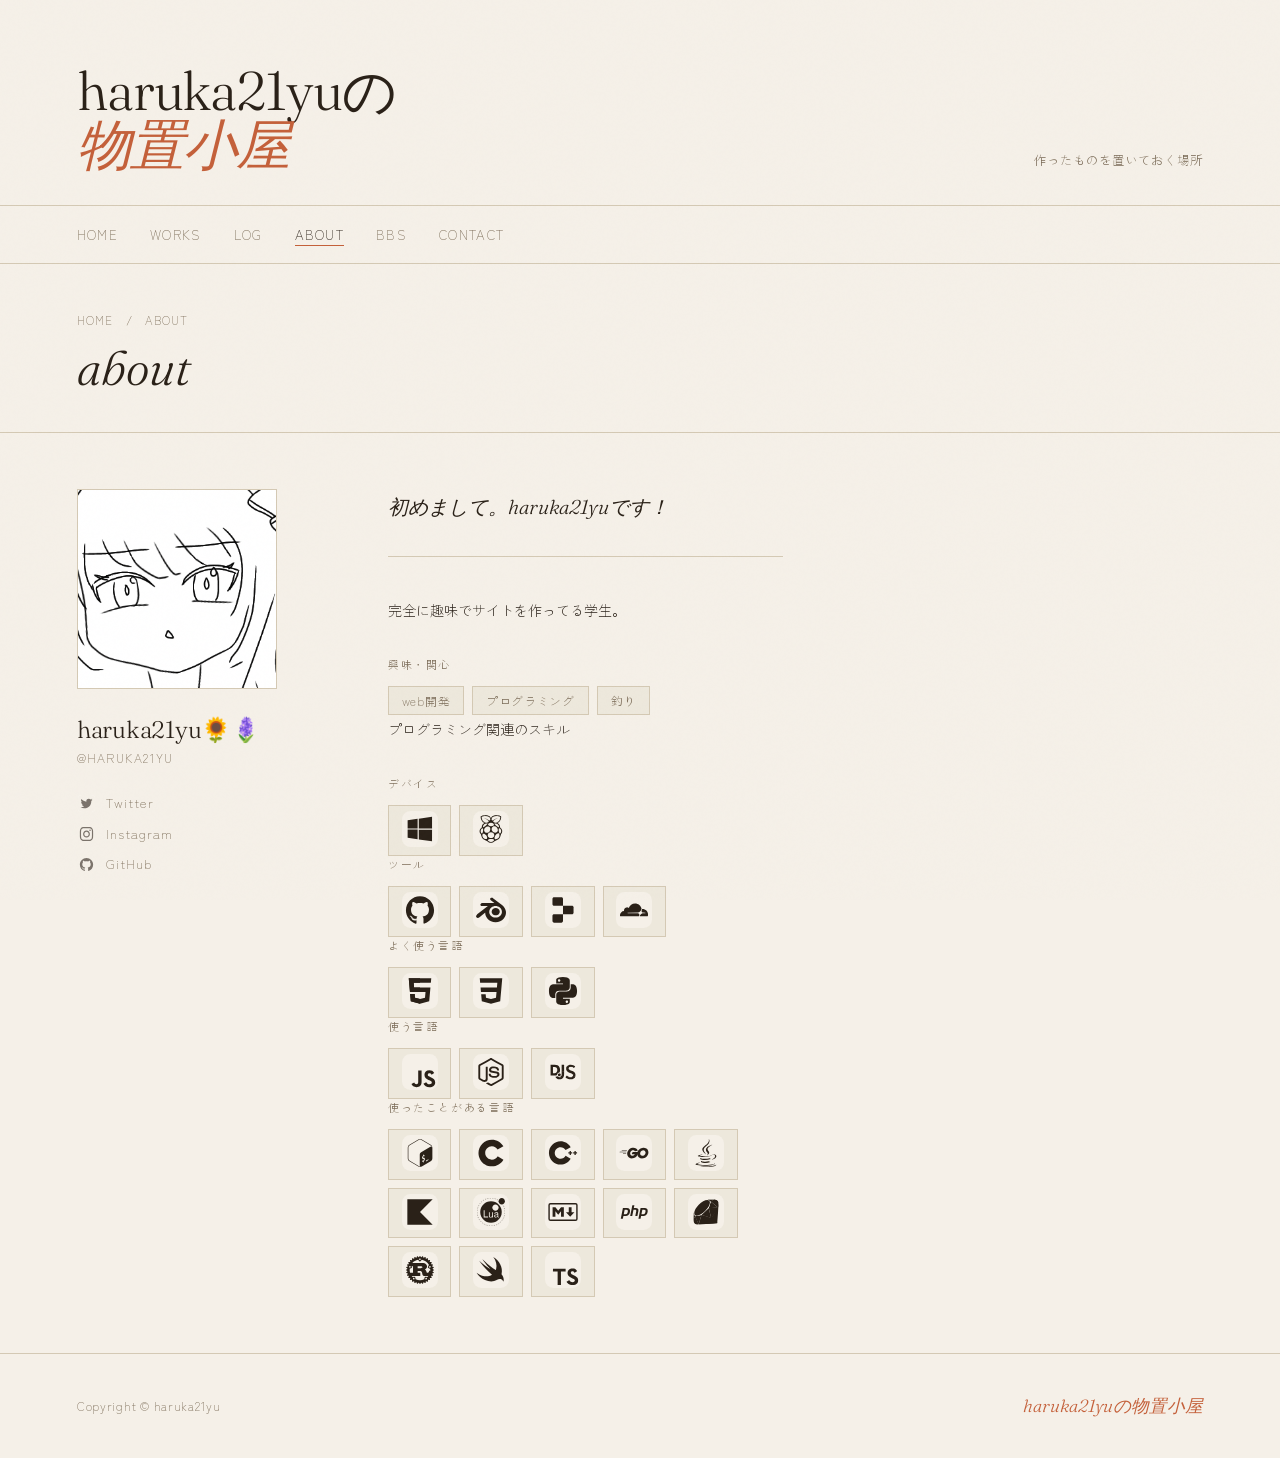
==== about/index.html @ daaedc85 "Update index.html" ====
<!DOCTYPE html>
<html lang="ja">
<head>
  <meta charset="UTF-8">
  <meta name="viewport" content="width=device-width, initial-scale=1.0">
  <meta name="robots" content="index, follow">
  <meta name="description" content="作ったものを置いておく場所">
  <meta property="og:title" content="haruka21yuの物置小屋">
  <meta property="og:type" content="website">
  <meta property="og:site_name" content="haruka21yuの物置小屋">
  <meta property="og:locale" content="ja_JP">
  <meta property="og:image" content="https://haruka21yu.github.io/assets/img/haruka21yu-s_storage-shed.png">
  <meta property="og:image:width" content="1200">
  <meta property="og:image:height" content="630">
  <title>about - haruka21yuの物置小屋</title>
  <link rel="preconnect" href="https://fonts.googleapis.com">
  <link href="https://fonts.googleapis.com/css2?family=Fraunces:ital,wght@0,300;0,400;1,300;1,400&family=Zen+Kaku+Gothic+New:wght@300;400&display=swap" rel="stylesheet">
  <link rel="stylesheet" href="https://haruka21yu.github.io/assets/style.css">
  <link rel="icon" type="image/png" href="https://haruka21yu.github.io/assets/img/haruka21yu.png">
</head>
<body>
  <header>
    <div>
      <a href="https://haruka21yu.github.io/" class="site-title">haruka21yuの<br><em>物置小屋</em></a>
    </div>
    <p class="site-sub">作ったものを置いておく場所</p>
  </header>
  <nav>
    <a href="https://haruka21yu.github.io/">home</a>
    <a href="https://haruka21yu.github.io/works/">works</a>
    <a href="https://haruka21yu.github.io/log/">log</a>
    <a href="https://haruka21yu.github.io/about/" class="active">about</a>
    <a href="https://haruka21yu.github.io/bbs/">bbs</a>
    <a href="https://haruka21yu.github.io/contact/">contact</a>
  </nav>
  <div class="page-header">
    <p class="breadcrumb">
      <a href="https://haruka21yu.github.io/">home</a>
      <span>/</span>
      about
    </p>
    <h1>about</h1>
  </div>
  <div class="about-wrap">
    <div class="profile-block">
      <div class="avatar">
        <img src="https://haruka21yu.github.io/assets/img/haruka21yu.png" alt="haruka21yu" onerror="this.style.display='none'; this.nextElementSibling.style.display='flex'">
        <span class="avatar-placeholder" style="display:none">haruka21yu</span>
      </div>
      <p class="profile-name">haruka21yu🌻🪻</p>
      <p class="profile-handle">@haruka21yu</p>
      <div class="links">
        <a href="https://x.com/haruka21yu" target="_blank" rel="noopener">
          <span class="link-icon"><img src="https://haruka21yu.github.io/assets/img/svg_icon/twitter.svg" alt="link-icon" onerror="this.outerHTML='↗';" class="link-icon-svg"></span>Twitter
        </a>
        <a href="https://www.instagram.com/haruka21yu/" target="_blank" rel="noopener">
          <span class="link-icon"><img src="https://haruka21yu.github.io/assets/img/svg_icon/instagram.svg" alt="link-icon" onerror="this.outerHTML='↗';" class="link-icon-svg"></span>Instagram
        </a>
        <a href="https://github.com/haruka21yu" target="_blank" rel="noopener">
          <span class="link-icon"><img src="https://haruka21yu.github.io/assets/img/svg_icon/github.svg" alt="link-icon" onerror="this.outerHTML='↗';" class="link-icon-svg"></span>GitHub
        </a>
        <!-- アイコンが無いときは&#x2197;
        <a href="https://example.com/" target="_blank" rel="noopener">
          <span class="link-icon">&#x2197;</span>Example
        </a>
        -->
      </div>
    </div>
    <div class="about-text">
      <p class="intro">
        初めまして。haruka21yuです！
      </p>
      <div class="body-text">
        <p>完全に趣味でサイトを作ってる学生。</p>
      </div>
      <p class="interests-label">興味・関心</p>
      <div class="tags">
        <span class="tag">web開発</span>
        <span class="tag">プログラミング</span>
        <span class="tag">釣り</span>
      </div>
      <div class="body-text">
        <p>プログラミング関連のスキル</p>
      </div>
      <p class="skills-label">デバイス</p>
      <div class="tags">
        <span class="tag"><img src="https://haruka21yu.github.io/assets/img/svg_icon/windows.svg" alt="skills-icon" onerror="this.outerHTML='↗';" class="tagimg"></span>
        <span class="tag"><img src="https://haruka21yu.github.io/assets/img/svg_icon/raspberrypi.svg" alt="skills-icon" onerror="this.outerHTML='↗';" class="tagimg"></span>
      </div>
      <p class="skills-label">ツール</p>
      <div class="tags">
        <span class="tag"><img src="https://haruka21yu.github.io/assets/img/svg_icon/github.svg" alt="skills-icon" onerror="this.outerHTML='↗';" class="tagimg"></span>
        <span class="tag"><img src="https://haruka21yu.github.io/assets/img/svg_icon/blender.svg" alt="skills-icon" onerror="this.outerHTML='↗';" class="tagimg"></span>
        <span class="tag"><img src="https://haruka21yu.github.io/assets/img/svg_icon/replit.svg" alt="skills-icon" onerror="this.outerHTML='↗';" class="tagimg"></span>
        <span class="tag"><img src="https://haruka21yu.github.io/assets/img/svg_icon/cloudflare.svg" alt="skills-icon" onerror="this.outerHTML='↗';" class="tagimg"></span>
      </div>
      <p class="skills-label">よく使う言語</p>
      <div class="tags">
        <span class="tag"><img src="https://haruka21yu.github.io/assets/img/svg_icon/html.svg" alt="skills-icon" onerror="this.outerHTML='↗';" class="tagimg"></span>
        <span class="tag"><img src="https://haruka21yu.github.io/assets/img/svg_icon/css.svg" alt="skills-icon" onerror="this.outerHTML='↗';" class="tagimg"></span>
        <span class="tag"><img src="https://haruka21yu.github.io/assets/img/svg_icon/py.svg" alt="skills-icon" onerror="this.outerHTML='↗';" class="tagimg"></span>
      </div>
      <p class="skills-label">使う言語</p>
      <div class="tags">
        <span class="tag"><img src="https://haruka21yu.github.io/assets/img/svg_icon/js.svg" alt="skills-icon" onerror="this.outerHTML='↗';" class="tagimg"></span>
        <span class="tag"><img src="https://haruka21yu.github.io/assets/img/svg_icon/nodejs.svg" alt="skills-icon" onerror="this.outerHTML='↗';" class="tagimg"></span>
        <span class="tag"><img src="https://haruka21yu.github.io/assets/img/svg_icon/discordjs.svg" alt="skills-icon" onerror="this.outerHTML='↗';" class="tagimg"></span>
      </div>
      <p class="skills-label">使ったことがある言語</p>
      <div class="tags">
        <span class="tag"><img src="https://haruka21yu.github.io/assets/img/svg_icon/bash.svg" alt="skills-icon" onerror="this.outerHTML='↗';" class="tagimg"></span>
        <span class="tag"><img src="https://haruka21yu.github.io/assets/img/svg_icon/c.svg" alt="skills-icon" onerror="this.outerHTML='↗';" class="tagimg"></span>
        <span class="tag"><img src="https://haruka21yu.github.io/assets/img/svg_icon/cpp.svg" alt="skills-icon" onerror="this.outerHTML='↗';" class="tagimg"></span>
        <span class="tag"><img src="https://haruka21yu.github.io/assets/img/svg_icon/go.svg" alt="skills-icon" onerror="this.outerHTML='↗';" class="tagimg"></span>
        <span class="tag"><img src="https://haruka21yu.github.io/assets/img/svg_icon/java.svg" alt="skills-icon" onerror="this.outerHTML='↗';" class="tagimg"></span>
        <span class="tag"><img src="https://haruka21yu.github.io/assets/img/svg_icon/kotlin.svg" alt="skills-icon" onerror="this.outerHTML='↗';" class="tagimg"></span>
        <span class="tag"><img src="https://haruka21yu.github.io/assets/img/svg_icon/lua.svg" alt="skills-icon" onerror="this.outerHTML='↗';" class="tagimg"></span>
        <span class="tag"><img src="https://haruka21yu.github.io/assets/img/svg_icon/md.svg" alt="skills-icon" onerror="this.outerHTML='↗';" class="tagimg"></span>
        <span class="tag"><img src="https://haruka21yu.github.io/assets/img/svg_icon/php.svg" alt="skills-icon" onerror="this.outerHTML='↗';" class="tagimg"></span>
        <span class="tag"><img src="https://haruka21yu.github.io/assets/img/svg_icon/ruby.svg" alt="skills-icon" onerror="this.outerHTML='↗';" class="tagimg"></span>
        <span class="tag"><img src="https://haruka21yu.github.io/assets/img/svg_icon/rust.svg" alt="skills-icon" onerror="this.outerHTML='↗';" class="tagimg"></span>
        <span class="tag"><img src="https://haruka21yu.github.io/assets/img/svg_icon/swift.svg" alt="skills-icon" onerror="this.outerHTML='↗';" class="tagimg"></span>
        <span class="tag"><img src="https://haruka21yu.github.io/assets/img/svg_icon/ts.svg" alt="skills-icon" onerror="this.outerHTML='↗';" class="tagimg"></span>
      </div>
    </div>
  </div>
  <footer>
    <p>Copyright © haruka21yu</p>
    <span class="footer-mark">haruka21yuの物置小屋</span>
  </footer>
</body>
</html>
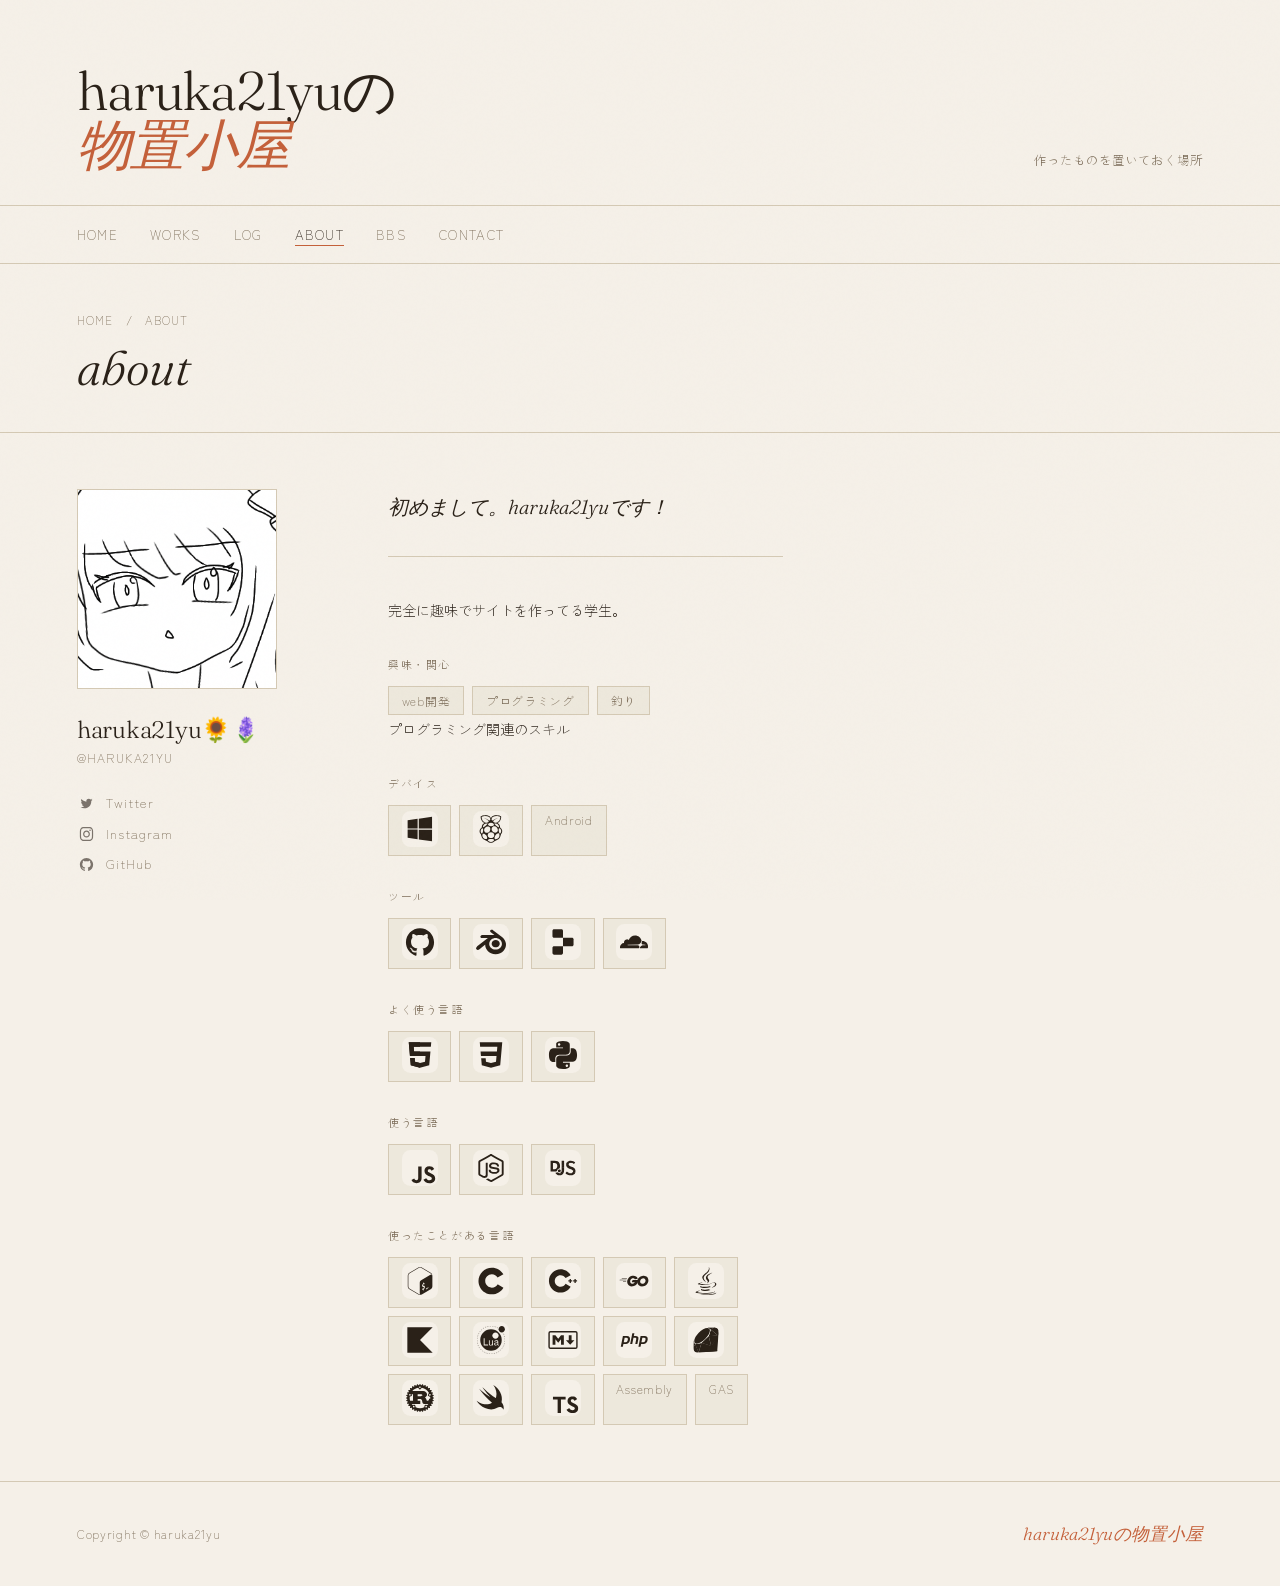
==== commit 820a9cbb: "Update index.html" ====
--- a/about/index.html
+++ b/about/index.html
@@ -84,43 +84,50 @@
       </div>
       <p class="skills-label">デバイス</p>
       <div class="tags">
-        <span class="tag"><img src="https://haruka21yu.github.io/assets/img/svg_icon/windows.svg" alt="skills-icon" onerror="this.outerHTML='↗';" class="tagimg"></span>
-        <span class="tag"><img src="https://haruka21yu.github.io/assets/img/svg_icon/raspberrypi.svg" alt="skills-icon" onerror="this.outerHTML='↗';" class="tagimg"></span>
+        <span class="tag"><img src="https://haruka21yu.github.io/assets/img/svg_icon/windows.svg" alt="skills-icon" onerror="this.style.display='none';" class="tagimg"></span>
+        <span class="tag"><img src="https://haruka21yu.github.io/assets/img/svg_icon/raspberrypi.svg" alt="skills-icon" onerror="this.style.display='none';" class="tagimg"></span>
+        <span class="tag">Android</span>
       </div>
+      <div class="spacer"></div>
       <p class="skills-label">ツール</p>
       <div class="tags">
-        <span class="tag"><img src="https://haruka21yu.github.io/assets/img/svg_icon/github.svg" alt="skills-icon" onerror="this.outerHTML='↗';" class="tagimg"></span>
-        <span class="tag"><img src="https://haruka21yu.github.io/assets/img/svg_icon/blender.svg" alt="skills-icon" onerror="this.outerHTML='↗';" class="tagimg"></span>
-        <span class="tag"><img src="https://haruka21yu.github.io/assets/img/svg_icon/replit.svg" alt="skills-icon" onerror="this.outerHTML='↗';" class="tagimg"></span>
-        <span class="tag"><img src="https://haruka21yu.github.io/assets/img/svg_icon/cloudflare.svg" alt="skills-icon" onerror="this.outerHTML='↗';" class="tagimg"></span>
+        <span class="tag"><img src="https://haruka21yu.github.io/assets/img/svg_icon/github.svg" alt="skills-icon" onerror="this.style.display='none';" class="tagimg"></span>
+        <span class="tag"><img src="https://haruka21yu.github.io/assets/img/svg_icon/blender.svg" alt="skills-icon" onerror="this.style.display='none';" class="tagimg"></span>
+        <span class="tag"><img src="https://haruka21yu.github.io/assets/img/svg_icon/replit.svg" alt="skills-icon" onerror="this.style.display='none';" class="tagimg"></span>
+        <span class="tag"><img src="https://haruka21yu.github.io/assets/img/svg_icon/cloudflare.svg" alt="skills-icon" onerror="this.style.display='none';" class="tagimg"></span>
       </div>
+      <div class="spacer"></div>
       <p class="skills-label">よく使う言語</p>
       <div class="tags">
-        <span class="tag"><img src="https://haruka21yu.github.io/assets/img/svg_icon/html.svg" alt="skills-icon" onerror="this.outerHTML='↗';" class="tagimg"></span>
-        <span class="tag"><img src="https://haruka21yu.github.io/assets/img/svg_icon/css.svg" alt="skills-icon" onerror="this.outerHTML='↗';" class="tagimg"></span>
-        <span class="tag"><img src="https://haruka21yu.github.io/assets/img/svg_icon/py.svg" alt="skills-icon" onerror="this.outerHTML='↗';" class="tagimg"></span>
+        <span class="tag"><img src="https://haruka21yu.github.io/assets/img/svg_icon/html.svg" alt="skills-icon" onerror="this.style.display='none';" class="tagimg"></span>
+        <span class="tag"><img src="https://haruka21yu.github.io/assets/img/svg_icon/css.svg" alt="skills-icon" onerror="this.style.display='none';" class="tagimg"></span>
+        <span class="tag"><img src="https://haruka21yu.github.io/assets/img/svg_icon/py.svg" alt="skills-icon" onerror="this.style.display='none';" class="tagimg"></span>
       </div>
+      <div class="spacer"></div>
       <p class="skills-label">使う言語</p>
       <div class="tags">
-        <span class="tag"><img src="https://haruka21yu.github.io/assets/img/svg_icon/js.svg" alt="skills-icon" onerror="this.outerHTML='↗';" class="tagimg"></span>
-        <span class="tag"><img src="https://haruka21yu.github.io/assets/img/svg_icon/nodejs.svg" alt="skills-icon" onerror="this.outerHTML='↗';" class="tagimg"></span>
-        <span class="tag"><img src="https://haruka21yu.github.io/assets/img/svg_icon/discordjs.svg" alt="skills-icon" onerror="this.outerHTML='↗';" class="tagimg"></span>
+        <span class="tag"><img src="https://haruka21yu.github.io/assets/img/svg_icon/js.svg" alt="skills-icon" onerror="this.style.display='none';" class="tagimg"></span>
+        <span class="tag"><img src="https://haruka21yu.github.io/assets/img/svg_icon/nodejs.svg" alt="skills-icon" onerror="this.style.display='none';" class="tagimg"></span>
+        <span class="tag"><img src="https://haruka21yu.github.io/assets/img/svg_icon/discordjs.svg" alt="skills-icon" onerror="this.style.display='none';" class="tagimg"></span>
       </div>
+      <div class="spacer"></div>
       <p class="skills-label">使ったことがある言語</p>
       <div class="tags">
-        <span class="tag"><img src="https://haruka21yu.github.io/assets/img/svg_icon/bash.svg" alt="skills-icon" onerror="this.outerHTML='↗';" class="tagimg"></span>
-        <span class="tag"><img src="https://haruka21yu.github.io/assets/img/svg_icon/c.svg" alt="skills-icon" onerror="this.outerHTML='↗';" class="tagimg"></span>
-        <span class="tag"><img src="https://haruka21yu.github.io/assets/img/svg_icon/cpp.svg" alt="skills-icon" onerror="this.outerHTML='↗';" class="tagimg"></span>
-        <span class="tag"><img src="https://haruka21yu.github.io/assets/img/svg_icon/go.svg" alt="skills-icon" onerror="this.outerHTML='↗';" class="tagimg"></span>
-        <span class="tag"><img src="https://haruka21yu.github.io/assets/img/svg_icon/java.svg" alt="skills-icon" onerror="this.outerHTML='↗';" class="tagimg"></span>
-        <span class="tag"><img src="https://haruka21yu.github.io/assets/img/svg_icon/kotlin.svg" alt="skills-icon" onerror="this.outerHTML='↗';" class="tagimg"></span>
-        <span class="tag"><img src="https://haruka21yu.github.io/assets/img/svg_icon/lua.svg" alt="skills-icon" onerror="this.outerHTML='↗';" class="tagimg"></span>
-        <span class="tag"><img src="https://haruka21yu.github.io/assets/img/svg_icon/md.svg" alt="skills-icon" onerror="this.outerHTML='↗';" class="tagimg"></span>
-        <span class="tag"><img src="https://haruka21yu.github.io/assets/img/svg_icon/php.svg" alt="skills-icon" onerror="this.outerHTML='↗';" class="tagimg"></span>
-        <span class="tag"><img src="https://haruka21yu.github.io/assets/img/svg_icon/ruby.svg" alt="skills-icon" onerror="this.outerHTML='↗';" class="tagimg"></span>
-        <span class="tag"><img src="https://haruka21yu.github.io/assets/img/svg_icon/rust.svg" alt="skills-icon" onerror="this.outerHTML='↗';" class="tagimg"></span>
-        <span class="tag"><img src="https://haruka21yu.github.io/assets/img/svg_icon/swift.svg" alt="skills-icon" onerror="this.outerHTML='↗';" class="tagimg"></span>
-        <span class="tag"><img src="https://haruka21yu.github.io/assets/img/svg_icon/ts.svg" alt="skills-icon" onerror="this.outerHTML='↗';" class="tagimg"></span>
+        <span class="tag"><img src="https://haruka21yu.github.io/assets/img/svg_icon/bash.svg" alt="skills-icon" onerror="this.style.display='none';" class="tagimg"></span>
+        <span class="tag"><img src="https://haruka21yu.github.io/assets/img/svg_icon/c.svg" alt="skills-icon" onerror="this.style.display='none';" class="tagimg"></span>
+        <span class="tag"><img src="https://haruka21yu.github.io/assets/img/svg_icon/cpp.svg" alt="skills-icon" onerror="this.style.display='none';" class="tagimg"></span>
+        <span class="tag"><img src="https://haruka21yu.github.io/assets/img/svg_icon/go.svg" alt="skills-icon" onerror="this.style.display='none';" class="tagimg"></span>
+        <span class="tag"><img src="https://haruka21yu.github.io/assets/img/svg_icon/java.svg" alt="skills-icon" onerror="this.style.display='none';" class="tagimg"></span>
+        <span class="tag"><img src="https://haruka21yu.github.io/assets/img/svg_icon/kotlin.svg" alt="skills-icon" onerror="this.style.display='none';" class="tagimg"></span>
+        <span class="tag"><img src="https://haruka21yu.github.io/assets/img/svg_icon/lua.svg" alt="skills-icon" onerror="this.style.display='none';" class="tagimg"></span>
+        <span class="tag"><img src="https://haruka21yu.github.io/assets/img/svg_icon/md.svg" alt="skills-icon" onerror="this.style.display='none';" class="tagimg"></span>
+        <span class="tag"><img src="https://haruka21yu.github.io/assets/img/svg_icon/php.svg" alt="skills-icon" onerror="this.style.display='none';" class="tagimg"></span>
+        <span class="tag"><img src="https://haruka21yu.github.io/assets/img/svg_icon/ruby.svg" alt="skills-icon" onerror="this.style.display='none';" class="tagimg"></span>
+        <span class="tag"><img src="https://haruka21yu.github.io/assets/img/svg_icon/rust.svg" alt="skills-icon" onerror="this.style.display='none';" class="tagimg"></span>
+        <span class="tag"><img src="https://haruka21yu.github.io/assets/img/svg_icon/swift.svg" alt="skills-icon" onerror="this.style.display='none';" class="tagimg"></span>
+        <span class="tag"><img src="https://haruka21yu.github.io/assets/img/svg_icon/ts.svg" alt="skills-icon" onerror="this.style.display='none';" class="tagimg"></span>
+        <span class="tag">Assembly</span>
+        <span class="tag">GAS</span>
       </div>
     </div>
   </div>
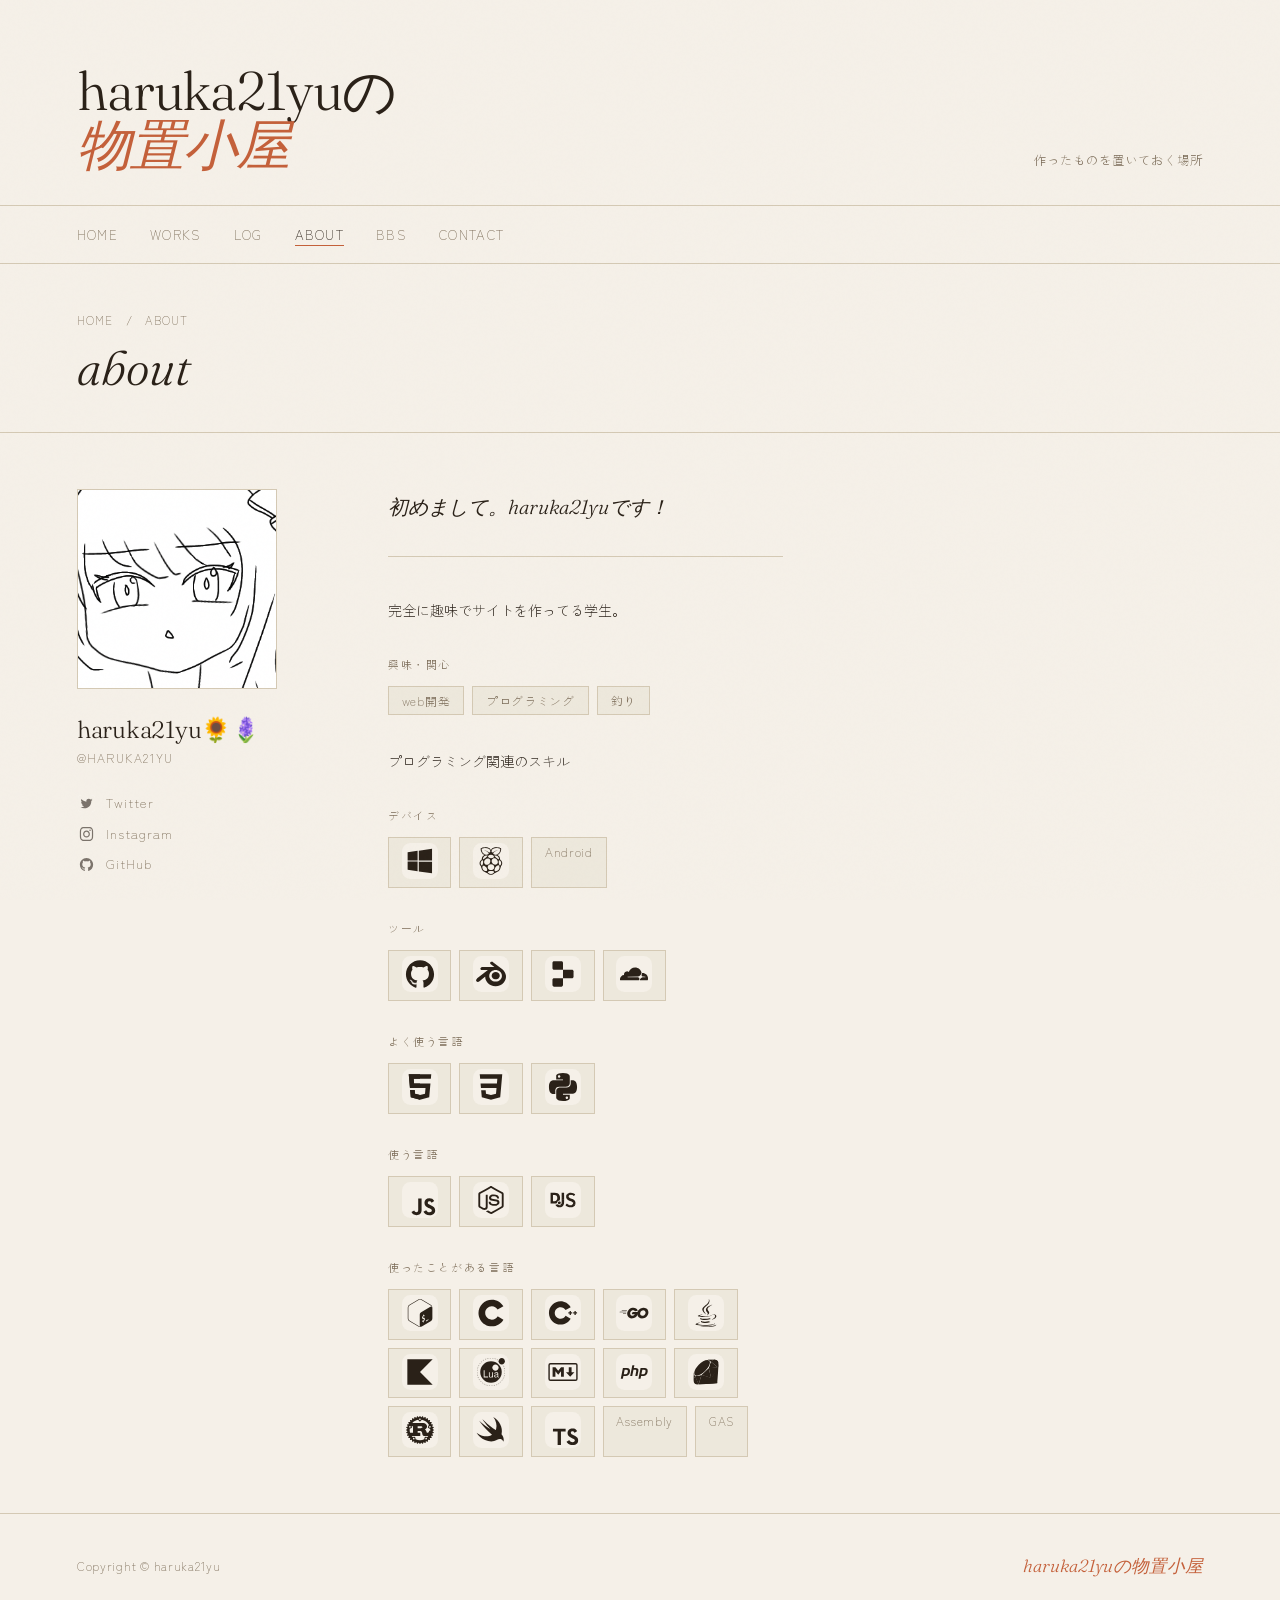
==== commit b7d5c4a5: "Update index.html" ====
--- a/about/index.html
+++ b/about/index.html
@@ -79,6 +79,7 @@
         <span class="tag">プログラミング</span>
         <span class="tag">釣り</span>
       </div>
+      <div class="spacer"></div>
       <div class="body-text">
         <p>プログラミング関連のスキル</p>
       </div>
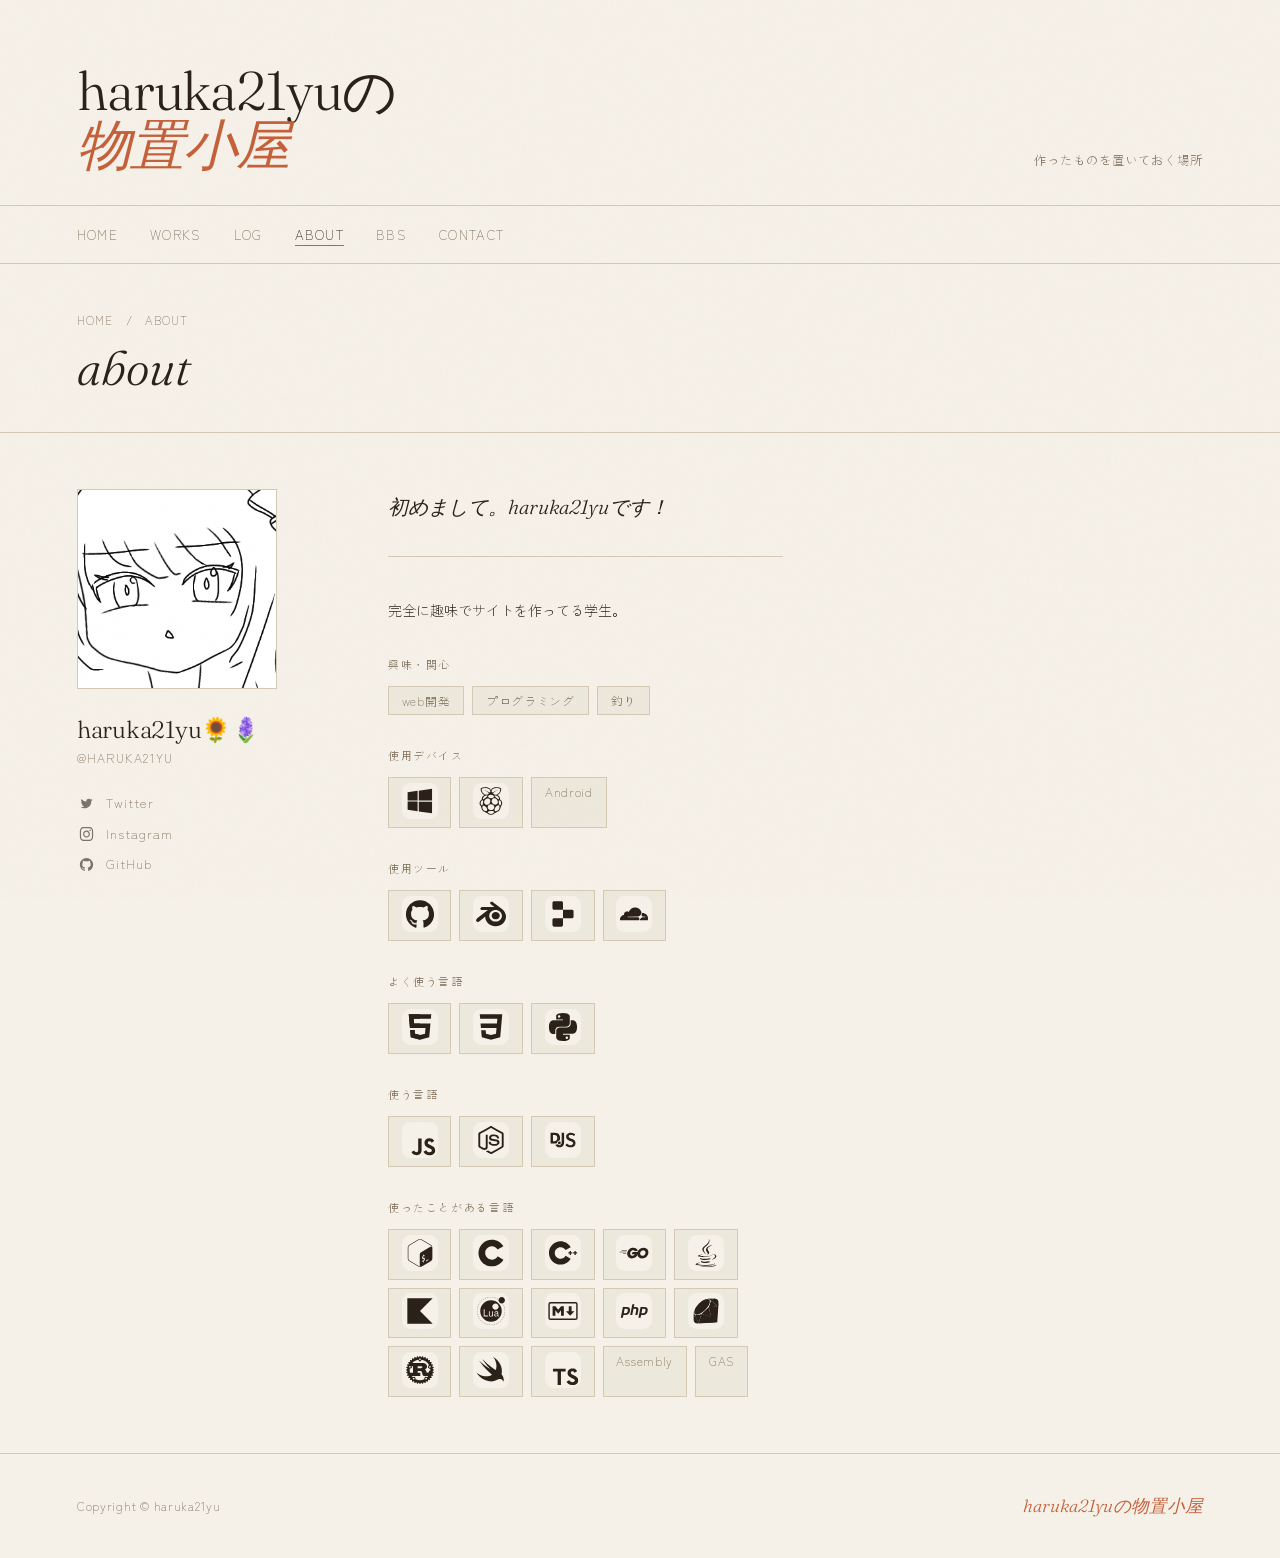
==== commit 34a100a9: "Update index.html" ====
--- a/about/index.html
+++ b/about/index.html
@@ -80,17 +80,14 @@
         <span class="tag">釣り</span>
       </div>
       <div class="spacer"></div>
-      <div class="body-text">
-        <p>プログラミング関連のスキル</p>
-      </div>
-      <p class="skills-label">デバイス</p>
+      <p class="skills-label">使用デバイス</p>
       <div class="tags">
         <span class="tag"><img src="https://haruka21yu.github.io/assets/img/svg_icon/windows.svg" alt="skills-icon" onerror="this.style.display='none';" class="tagimg"></span>
         <span class="tag"><img src="https://haruka21yu.github.io/assets/img/svg_icon/raspberrypi.svg" alt="skills-icon" onerror="this.style.display='none';" class="tagimg"></span>
         <span class="tag">Android</span>
       </div>
       <div class="spacer"></div>
-      <p class="skills-label">ツール</p>
+      <p class="skills-label">使用ツール</p>
       <div class="tags">
         <span class="tag"><img src="https://haruka21yu.github.io/assets/img/svg_icon/github.svg" alt="skills-icon" onerror="this.style.display='none';" class="tagimg"></span>
         <span class="tag"><img src="https://haruka21yu.github.io/assets/img/svg_icon/blender.svg" alt="skills-icon" onerror="this.style.display='none';" class="tagimg"></span>
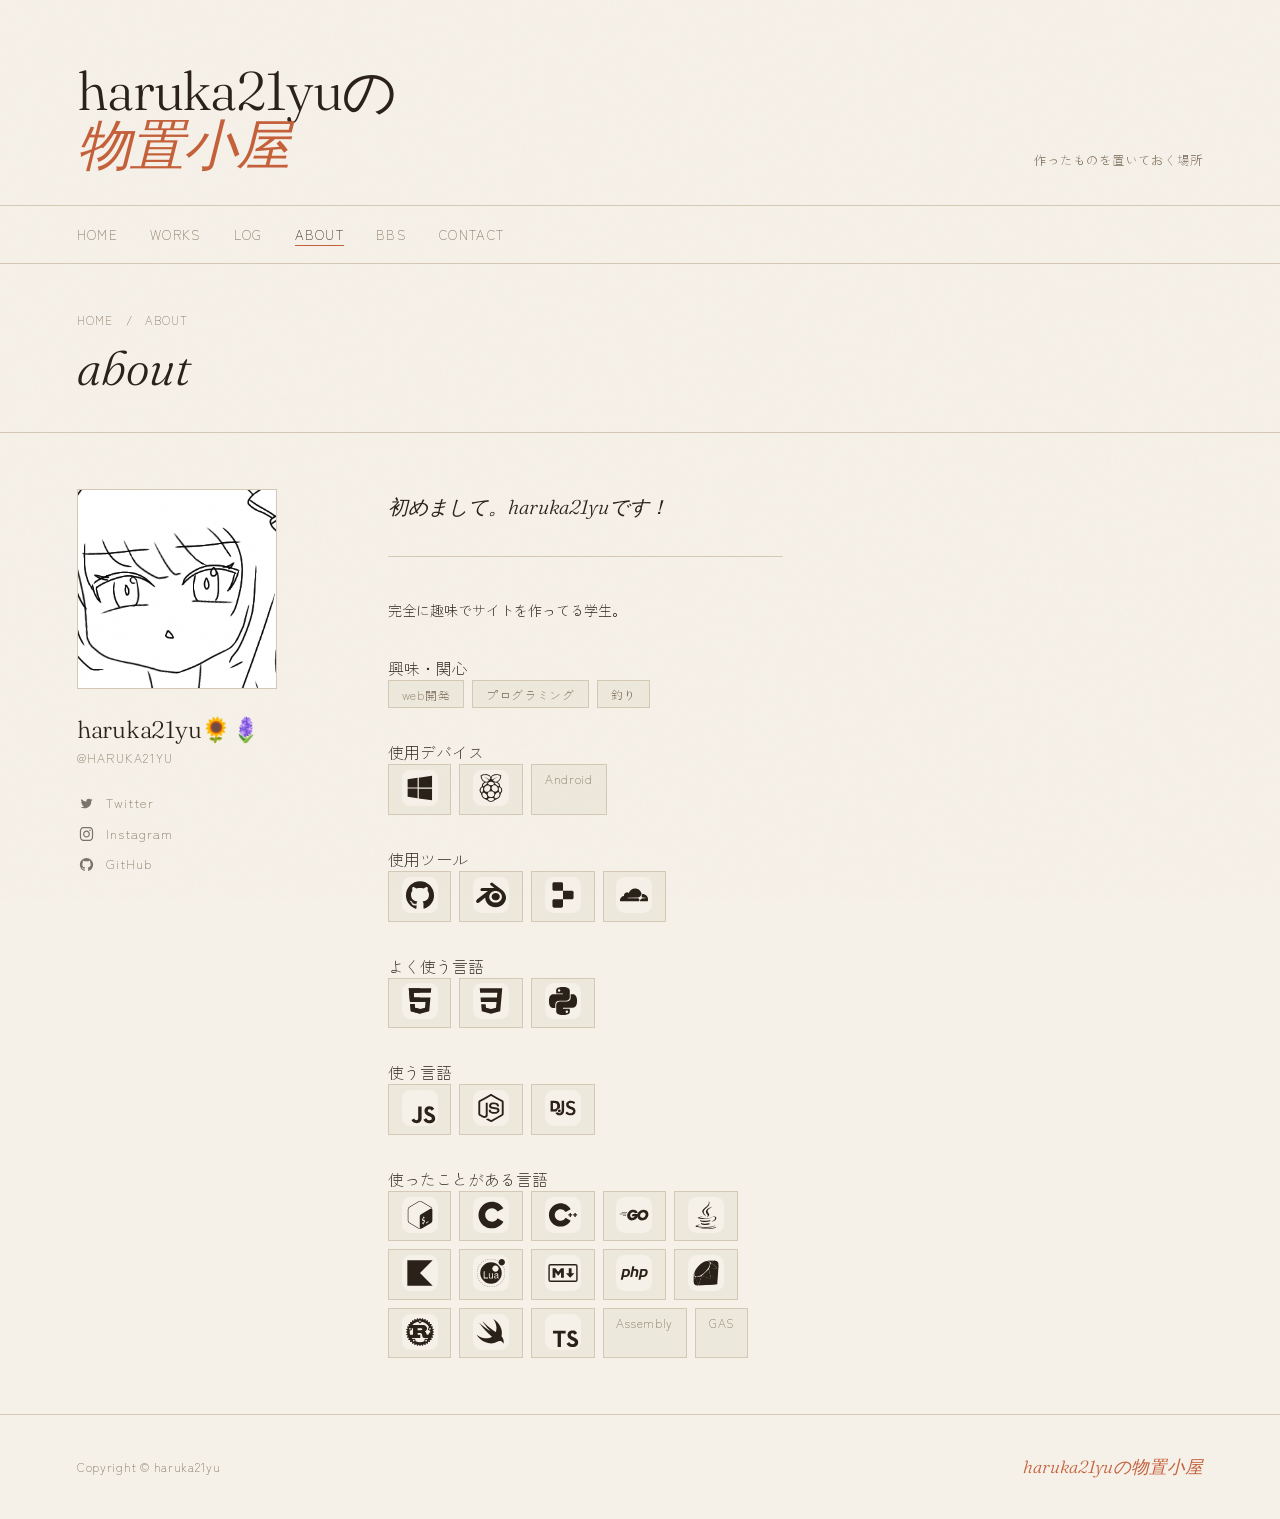
==== commit 02a5a211: "Update index.html" ====
--- a/about/index.html
+++ b/about/index.html
@@ -73,21 +73,21 @@
       <div class="body-text">
         <p>完全に趣味でサイトを作ってる学生。</p>
       </div>
-      <p class="interests-label">興味・関心</p>
+      <p class="about-label">興味・関心</p>
       <div class="tags">
         <span class="tag">web開発</span>
         <span class="tag">プログラミング</span>
         <span class="tag">釣り</span>
       </div>
       <div class="spacer"></div>
-      <p class="skills-label">使用デバイス</p>
+      <p class="about-label">使用デバイス</p>
       <div class="tags">
         <span class="tag"><img src="https://haruka21yu.github.io/assets/img/svg_icon/windows.svg" alt="skills-icon" onerror="this.style.display='none';" class="tagimg"></span>
         <span class="tag"><img src="https://haruka21yu.github.io/assets/img/svg_icon/raspberrypi.svg" alt="skills-icon" onerror="this.style.display='none';" class="tagimg"></span>
         <span class="tag">Android</span>
       </div>
       <div class="spacer"></div>
-      <p class="skills-label">使用ツール</p>
+      <p class="about-label">使用ツール</p>
       <div class="tags">
         <span class="tag"><img src="https://haruka21yu.github.io/assets/img/svg_icon/github.svg" alt="skills-icon" onerror="this.style.display='none';" class="tagimg"></span>
         <span class="tag"><img src="https://haruka21yu.github.io/assets/img/svg_icon/blender.svg" alt="skills-icon" onerror="this.style.display='none';" class="tagimg"></span>
@@ -95,21 +95,21 @@
         <span class="tag"><img src="https://haruka21yu.github.io/assets/img/svg_icon/cloudflare.svg" alt="skills-icon" onerror="this.style.display='none';" class="tagimg"></span>
       </div>
       <div class="spacer"></div>
-      <p class="skills-label">よく使う言語</p>
+      <p class="about-label">よく使う言語</p>
       <div class="tags">
         <span class="tag"><img src="https://haruka21yu.github.io/assets/img/svg_icon/html.svg" alt="skills-icon" onerror="this.style.display='none';" class="tagimg"></span>
         <span class="tag"><img src="https://haruka21yu.github.io/assets/img/svg_icon/css.svg" alt="skills-icon" onerror="this.style.display='none';" class="tagimg"></span>
         <span class="tag"><img src="https://haruka21yu.github.io/assets/img/svg_icon/py.svg" alt="skills-icon" onerror="this.style.display='none';" class="tagimg"></span>
       </div>
       <div class="spacer"></div>
-      <p class="skills-label">使う言語</p>
+      <p class="about-label">使う言語</p>
       <div class="tags">
         <span class="tag"><img src="https://haruka21yu.github.io/assets/img/svg_icon/js.svg" alt="skills-icon" onerror="this.style.display='none';" class="tagimg"></span>
         <span class="tag"><img src="https://haruka21yu.github.io/assets/img/svg_icon/nodejs.svg" alt="skills-icon" onerror="this.style.display='none';" class="tagimg"></span>
         <span class="tag"><img src="https://haruka21yu.github.io/assets/img/svg_icon/discordjs.svg" alt="skills-icon" onerror="this.style.display='none';" class="tagimg"></span>
       </div>
       <div class="spacer"></div>
-      <p class="skills-label">使ったことがある言語</p>
+      <p class="about-label">使ったことがある言語</p>
       <div class="tags">
         <span class="tag"><img src="https://haruka21yu.github.io/assets/img/svg_icon/bash.svg" alt="skills-icon" onerror="this.style.display='none';" class="tagimg"></span>
         <span class="tag"><img src="https://haruka21yu.github.io/assets/img/svg_icon/c.svg" alt="skills-icon" onerror="this.style.display='none';" class="tagimg"></span>
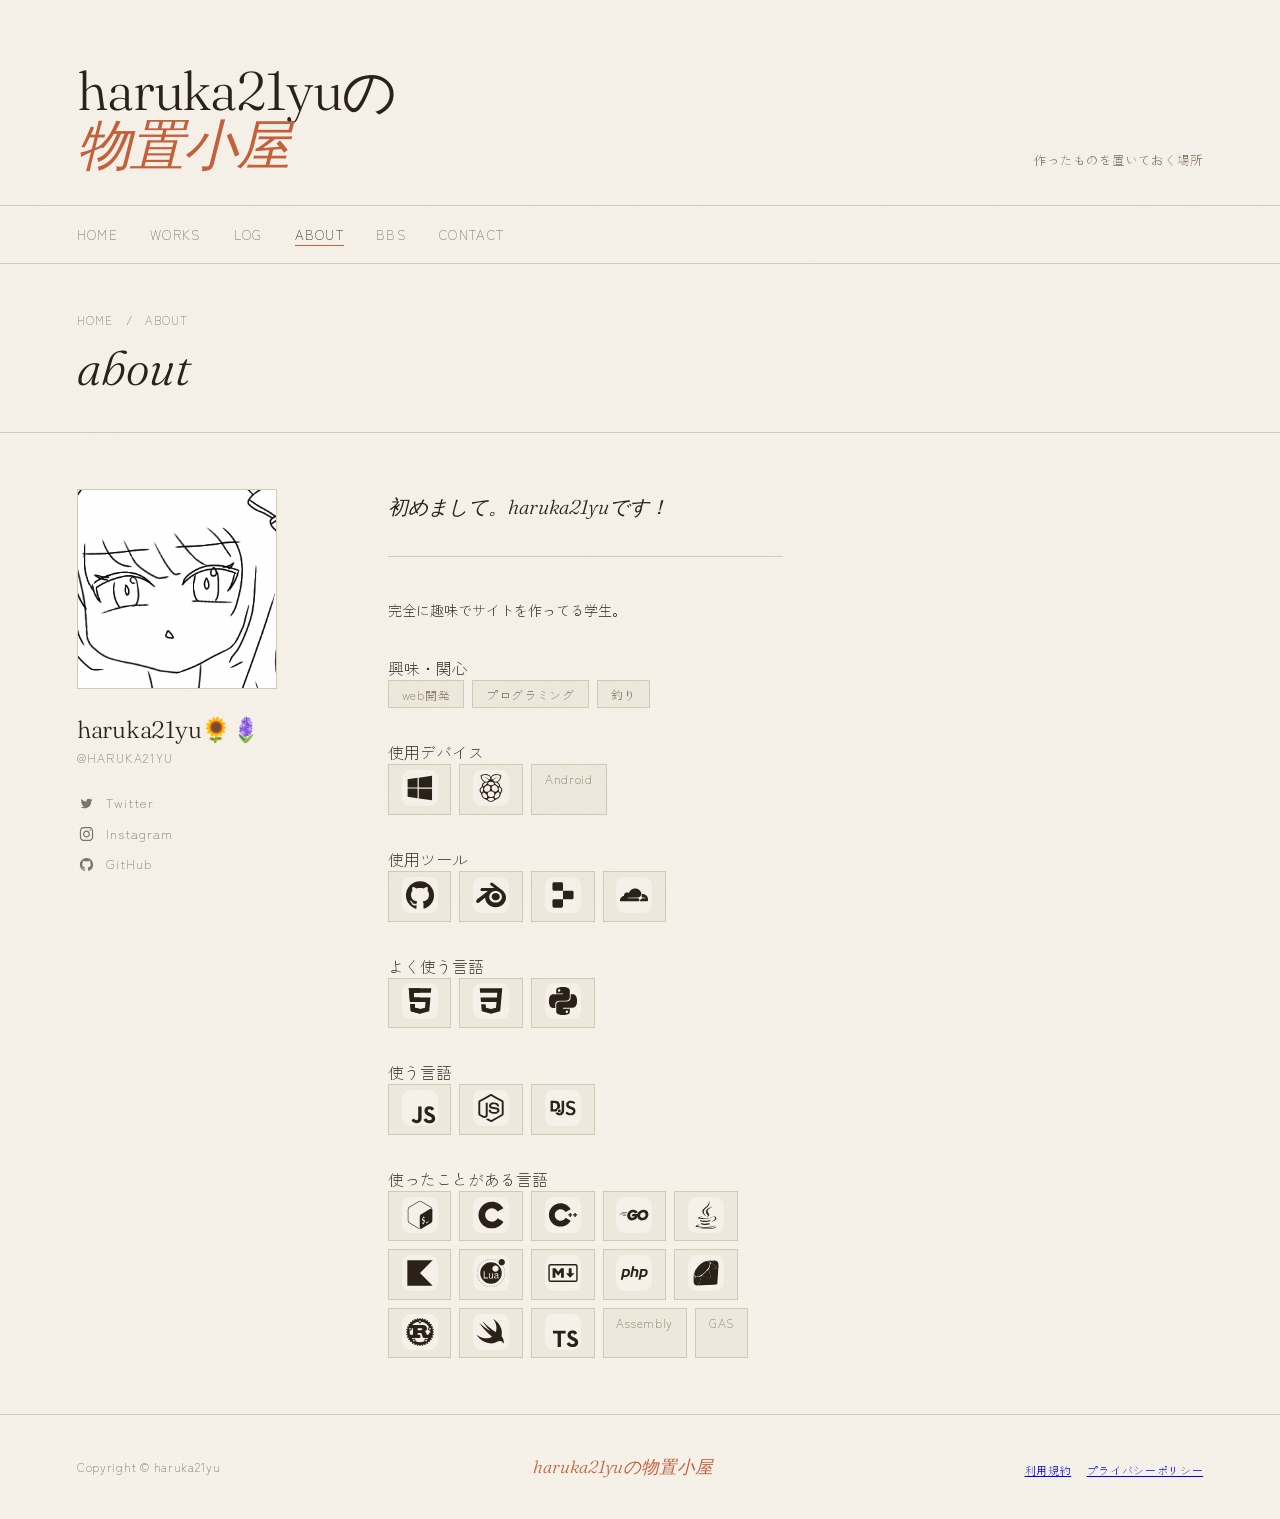
==== commit 84129d5c: "Update index.html" ====
--- a/about/index.html
+++ b/about/index.html
@@ -17,6 +17,12 @@
   <link href="https://fonts.googleapis.com/css2?family=Fraunces:ital,wght@0,300;0,400;1,300;1,400&family=Zen+Kaku+Gothic+New:wght@300;400&display=swap" rel="stylesheet">
   <link rel="stylesheet" href="https://haruka21yu.github.io/assets/style.css">
   <link rel="icon" type="image/png" href="https://haruka21yu.github.io/assets/img/haruka21yu.png">
+  <script>
+    window.dataLayer = window.dataLayer || [];
+    function gtag(){dataLayer.push(arguments);}
+    gtag('js', new Date());
+    gtag('config', 'G-K1T7J74YJK');
+  </script>
 </head>
 <body>
   <header>
@@ -132,6 +138,10 @@
   <footer>
     <p>Copyright © haruka21yu</p>
     <span class="footer-mark">haruka21yuの物置小屋</span>
+    <p style="font-size:11px;margin-top:6px;">
+      <a href="https://haruka21yu.github.io//terms/">利用規約</a>　
+      <a href="https://haruka21yu.github.io//privacy/">プライバシーポリシー</a>
+    </p>
   </footer>
 </body>
 </html>
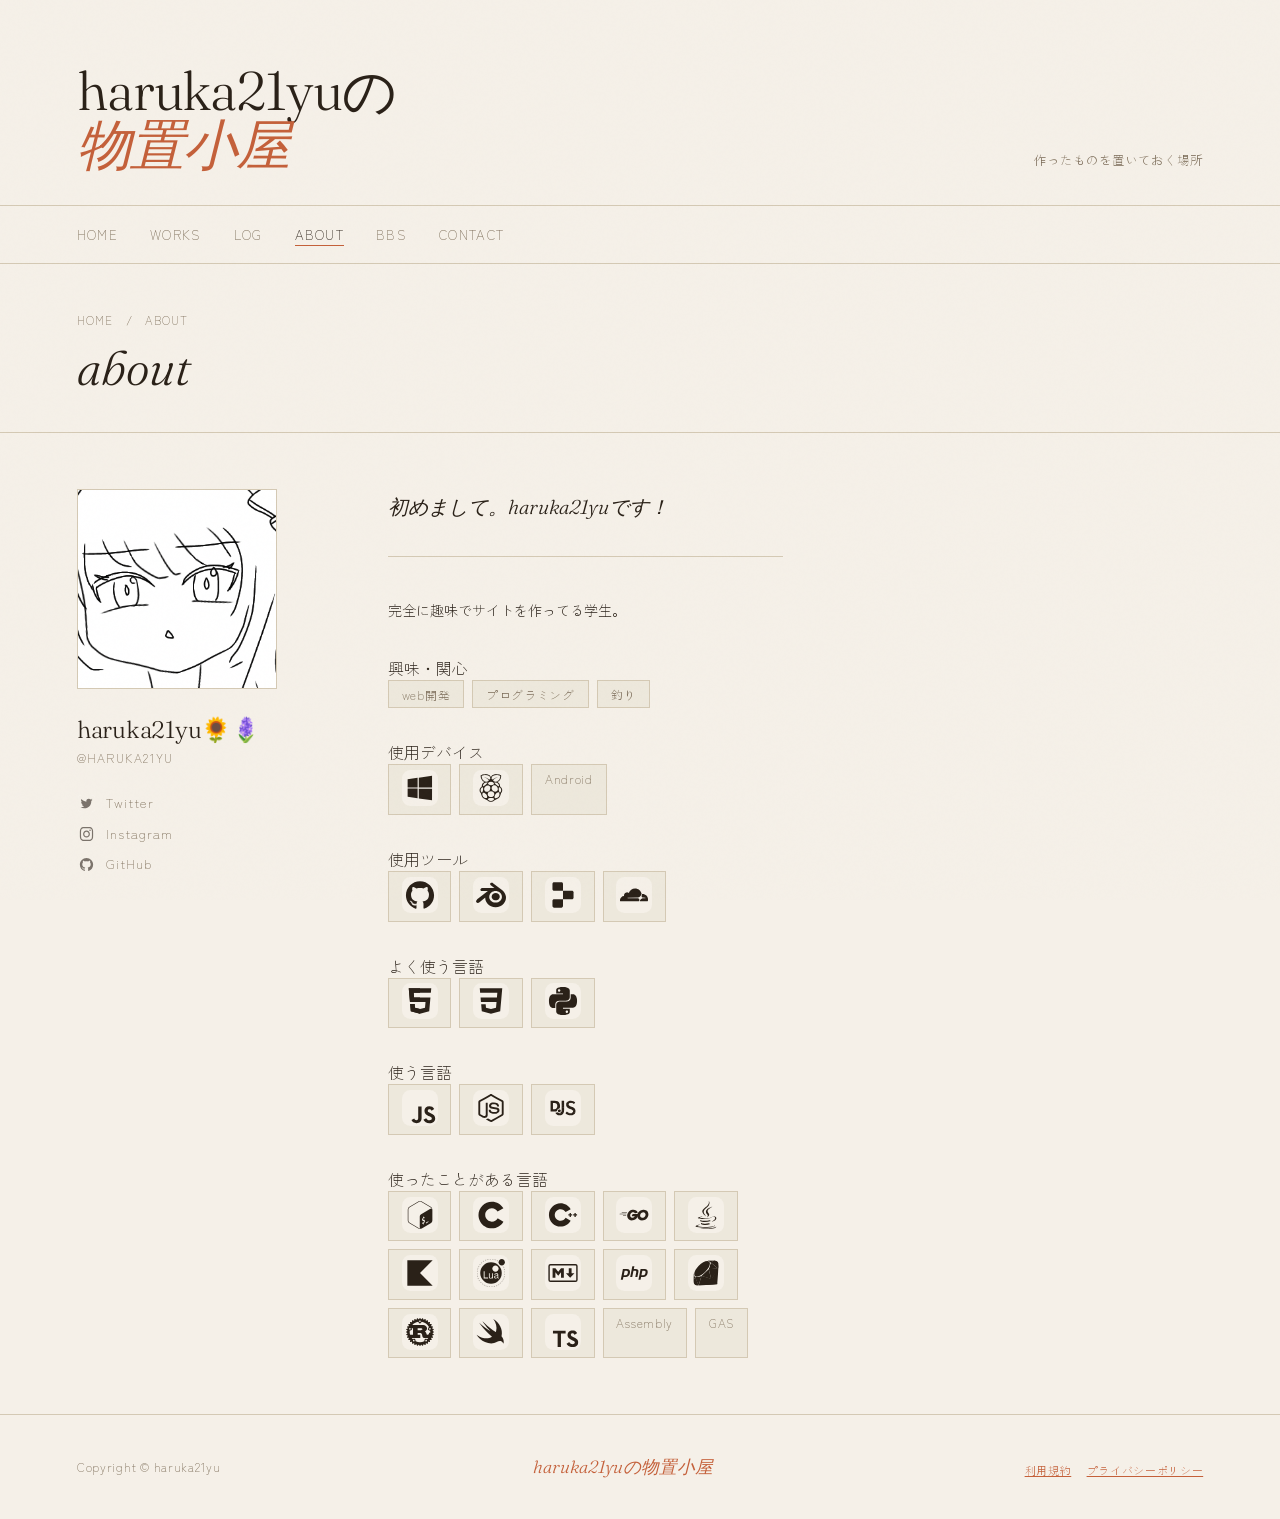
==== commit 7a7667f1: "Update index.html" ====
--- a/about/index.html
+++ b/about/index.html
@@ -139,8 +139,8 @@
     <p>Copyright © haruka21yu</p>
     <span class="footer-mark">haruka21yuの物置小屋</span>
     <p style="font-size:11px;margin-top:6px;">
-      <a href="https://haruka21yu.github.io//terms/">利用規約</a>　
-      <a href="https://haruka21yu.github.io//privacy/">プライバシーポリシー</a>
+      <a href="https://haruka21yu.github.io//terms/" style="color:var(--accent);">利用規約</a>　
+      <a href="https://haruka21yu.github.io//privacy/" style="color:var(--accent);">プライバシーポリシー</a>
     </p>
   </footer>
 </body>
